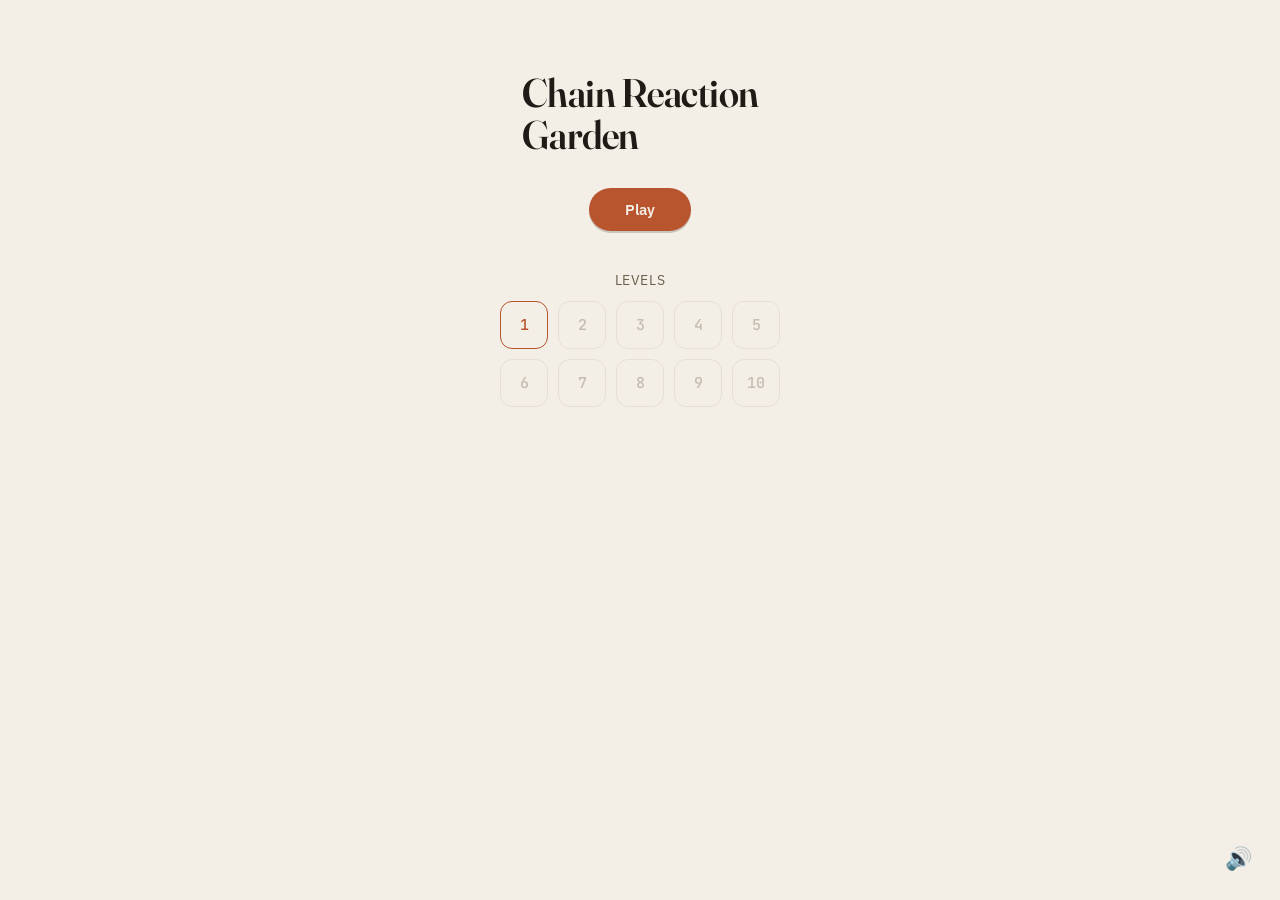
==== index.html @ 6fe7a2f5 "initial commit: chain reaction garden, level 1 Co-Authored-By: Claude Opus 4.7 (1M context) <noreply" ====
<!doctype html>
<html lang="en">
<head>
  <meta charset="utf-8">
  <meta name="viewport" content="width=device-width, initial-scale=1, viewport-fit=cover">
  <title>Chain Reaction Garden</title>
  <link rel="preconnect" href="https://fonts.googleapis.com">
  <link rel="preconnect" href="https://fonts.gstatic.com" crossorigin>
  <link href="https://fonts.googleapis.com/css2?family=Fraunces:opsz,wght@9..144,500;9..144,600&family=IBM+Plex+Sans:wght@400;500;600&family=JetBrains+Mono:wght@500&display=swap" rel="stylesheet">
  <link rel="stylesheet" href="styles.css">
</head>
<body>
  <div id="app"></div>
  <script src="engine.js"></script>
  <script src="audio.js"></script>
  <script src="levels.js"></script>
  <script src="ui.js"></script>
</body>
</html>
---- styles.css ----
:root {
  --bg: #F4EFE6;
  --bg-elevated: #EBE5D8;
  --ink: #1F1B16;
  --ink-soft: #6B5F4E;
  --alive: #2E4A1F;
  --target: #1F1B16;
  --accent: #B8542E;
  --accent-soft: #D9A57F;
  --error: #8B2E2E;
}

* {
  box-sizing: border-box;
}

html, body {
  margin: 0;
  padding: 0;
  background: var(--bg);
  color: var(--ink);
  font-family: 'IBM Plex Sans', sans-serif;
  font-size: 14px;
  font-weight: 400;
  min-height: 100vh;
}

#app {
  min-height: 100vh;
  display: flex;
  align-items: flex-start;
  justify-content: center;
  padding: 24px 16px;
}

.screen {
  width: 100%;
  max-width: 480px;
  display: flex;
  flex-direction: column;
  align-items: center;
}

.menu {
  padding-top: 48px;
  width: 100%;
}

.menu h1 {
  font-family: 'Fraunces', serif;
  font-weight: 600;
  font-size: 40px;
  line-height: 1.05;
  margin: 0 0 32px;
  letter-spacing: -0.5px;
  font-variation-settings: "opsz" 144;
}

.menu .play-row {
  margin-bottom: 40px;
}

.menu .levels-title {
  font-size: 14px;
  color: var(--ink-soft);
  margin-bottom: 12px;
  letter-spacing: 0.04em;
  text-transform: uppercase;
}

.level-grid {
  display: grid;
  grid-template-columns: repeat(5, 48px);
  gap: 10px;
  margin-bottom: 32px;
}

.level-chip {
  width: 48px;
  height: 48px;
  border-radius: 12px;
  background: transparent;
  border: 1px solid rgba(107, 95, 78, 0.3);
  color: var(--ink-soft);
  font: 500 15px/1 'JetBrains Mono', monospace;
  cursor: pointer;
  transition: border-color 200ms ease, color 200ms ease, background-color 200ms ease;
}

.level-chip:hover:not(:disabled) {
  border-color: var(--ink-soft);
  color: var(--ink);
}

.level-chip.solved {
  background: var(--alive);
  border-color: var(--alive);
  color: var(--bg);
}

.level-chip.next {
  border-color: var(--accent);
  color: var(--accent);
}

.level-chip:disabled {
  opacity: 0.35;
  cursor: not-allowed;
}

.level-chip:focus-visible {
  outline: 2px solid var(--accent);
  outline-offset: 2px;
}

.mute-toggle {
  position: fixed;
  bottom: 20px;
  right: 20px;
  background: transparent;
  border: none;
  font-size: 22px;
  cursor: pointer;
  color: var(--ink-soft);
  padding: 8px;
}

.mute-toggle:focus-visible {
  outline: 2px solid var(--accent);
  outline-offset: 2px;
  border-radius: 8px;
}

.level-header {
  width: 100%;
  display: flex;
  justify-content: space-between;
  align-items: center;
  margin-bottom: 24px;
}

.level-header .crumb {
  font-family: 'Fraunces', serif;
  font-weight: 600;
  font-size: 24px;
  font-variation-settings: "opsz" 24;
}

.level-title {
  font-family: 'Fraunces', serif;
  font-weight: 500;
  font-style: italic;
  font-size: 20px;
  margin: 0 0 8px;
  align-self: flex-start;
  font-variation-settings: "opsz" 24;
}

.hint {
  font-size: 14px;
  color: var(--ink-soft);
  margin: 0;
  align-self: flex-start;
}

.divider {
  width: 100%;
  max-width: 328px;
  height: 1px;
  background: rgba(107, 95, 78, 0.12);
  margin: 16px auto 32px;
}

.grid {
  display: grid;
  grid-template-columns: repeat(5, 56px);
  grid-template-rows: repeat(5, 56px);
  gap: 12px;
  margin: 0 auto 28px;
}

.cell {
  width: 56px;
  height: 56px;
  border-radius: 50%;
  background: transparent;
  border: 1px dashed rgba(107, 95, 78, 0.2);
  padding: 0;
  cursor: pointer;
  transition:
    background-color 280ms cubic-bezier(0.4, 0, 0.2, 1),
    border-color 280ms ease,
    transform 200ms ease;
}

.cell.alive {
  background: var(--alive);
  border: none;
  animation: bloom 280ms cubic-bezier(0.34, 1.56, 0.64, 1);
}

.cell.target {
  border: 2px solid var(--target);
  border-style: solid;
}

.cell.alive.target {
  background: var(--alive);
  border: 2px solid var(--target);
}

.cell.alive.off-target {
  background: var(--alive);
  border: 2px solid var(--error);
}

.cell:hover:not(.alive):not(:disabled) {
  background: rgba(217, 165, 127, 0.15);
}

.cell:focus-visible {
  outline: 2px solid var(--accent);
  outline-offset: 2px;
}

.cell:disabled {
  cursor: default;
}

.counters {
  display: flex;
  justify-content: center;
  gap: 32px;
  font: 500 16px/1 'JetBrains Mono', monospace;
  font-variant-numeric: tabular-nums;
  margin-bottom: 20px;
}

.counters .counter {
  display: flex;
  gap: 6px;
  color: var(--ink);
}

.counters .label {
  color: var(--ink-soft);
}

.actions {
  display: flex;
  gap: 16px;
  justify-content: center;
  margin-bottom: 16px;
}

.restart-row {
  display: flex;
  justify-content: center;
  margin-top: 8px;
}

.btn-primary {
  background: var(--accent);
  color: var(--bg);
  font: 600 15px/1 'IBM Plex Sans', sans-serif;
  border: none;
  border-radius: 999px;
  padding: 14px 36px;
  cursor: pointer;
  box-shadow: 0 2px 0 0 rgba(31, 27, 22, 0.2);
  transition: transform 80ms ease, box-shadow 80ms ease;
}

.btn-primary:active {
  transform: translateY(2px);
  box-shadow: 0 0 0 0 rgba(31, 27, 22, 0.2);
}

.btn-primary:disabled {
  opacity: 0.4;
  cursor: not-allowed;
}

.btn-primary:focus-visible {
  outline: 2px solid var(--ink);
  outline-offset: 2px;
}

.btn-secondary {
  background: transparent;
  color: var(--ink-soft);
  font: 500 14px/1 'IBM Plex Sans', sans-serif;
  border: 1px solid rgba(107, 95, 78, 0.3);
  border-radius: 999px;
  padding: 12px 24px;
  cursor: pointer;
  transition: border-color 200ms ease, color 200ms ease;
}

.btn-secondary:hover:not(:disabled) {
  border-color: var(--ink-soft);
  color: var(--ink);
}

.btn-secondary:disabled {
  opacity: 0.4;
  cursor: not-allowed;
}

.btn-secondary:focus-visible {
  outline: 2px solid var(--accent);
  outline-offset: 2px;
}

.overlay {
  position: fixed;
  inset: 0;
  background: rgba(31, 27, 22, 0.35);
  display: flex;
  align-items: center;
  justify-content: center;
  padding: 24px;
  z-index: 10;
}

.overlay-card {
  background: var(--bg-elevated);
  border-radius: 16px;
  padding: 32px 28px;
  max-width: 340px;
  width: 100%;
  text-align: center;
}

.overlay-card h2 {
  font-family: 'Fraunces', serif;
  font-weight: 600;
  font-size: 28px;
  margin: 0 0 24px;
  font-variation-settings: "opsz" 24;
}

.overlay-actions {
  display: flex;
  flex-direction: column;
  gap: 12px;
  align-items: center;
}

@keyframes bloom {
  0% { transform: scale(0.4); }
  60% { transform: scale(1.08); }
  100% { transform: scale(1); }
}

@keyframes win-pulse {
  0%, 100% { transform: scale(1); }
  50% { transform: scale(1.15); }
}

.cell.win-pulse {
  animation: win-pulse 600ms ease;
}

@media (prefers-reduced-motion: reduce) {
  *, *::before, *::after {
    animation-duration: 0.01ms !important;
    transition-duration: 0.01ms !important;
  }
}
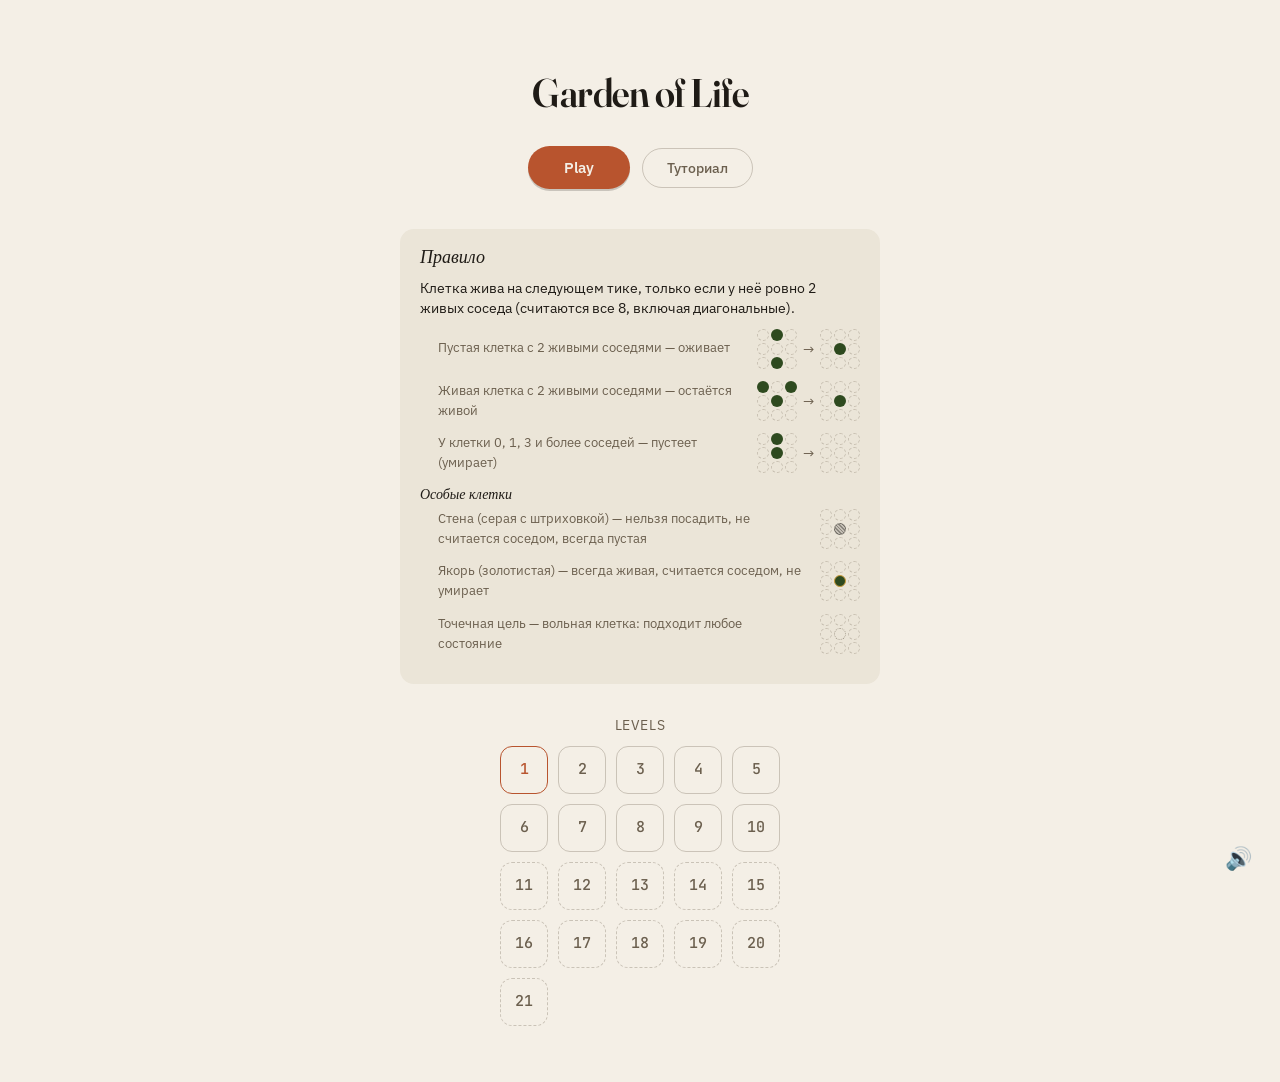
==== commit 2669a96d: "changed name" ====
--- a/index.html
+++ b/index.html
@@ -3,7 +3,7 @@
 <head>
   <meta charset="utf-8">
   <meta name="viewport" content="width=device-width, initial-scale=1, viewport-fit=cover">
-  <title>Chain Reaction Garden</title>
+  <title>Garden of Life</title>
   <link rel="preconnect" href="https://fonts.googleapis.com">
   <link rel="preconnect" href="https://fonts.gstatic.com" crossorigin>
   <link href="https://fonts.googleapis.com/css2?family=Fraunces:opsz,wght@9..144,500;9..144,600&family=IBM+Plex+Sans:wght@400;500;600&family=JetBrains+Mono:wght@500&display=swap" rel="stylesheet">
--- a/styles.css
+++ b/styles.css
@@ -54,9 +54,13 @@
   margin: 0 0 32px;
   letter-spacing: -0.5px;
   font-variation-settings: "opsz" 144;
+  white-space: nowrap;
 }
 
 .menu .play-row {
+  display: flex;
+  align-items: center;
+  gap: 12px;
   margin-bottom: 40px;
 }
 
@@ -101,6 +105,14 @@
 .level-chip.next {
   border-color: var(--accent);
   color: var(--accent);
+}
+
+.level-chip.advanced {
+  border-style: dashed;
+}
+
+.level-chip.advanced.solved {
+  border-style: solid;
 }
 
 .level-chip:disabled {
@@ -146,6 +158,34 @@
   font-variation-settings: "opsz" 24;
 }
 
+.header-right {
+  display: flex;
+  align-items: center;
+  gap: 12px;
+}
+
+.rule-toggle {
+  width: 32px;
+  height: 32px;
+  border-radius: 50%;
+  border: 1px solid rgba(107, 95, 78, 0.3);
+  background: transparent;
+  color: var(--ink-soft);
+  font: 600 15px/1 'IBM Plex Sans', sans-serif;
+  cursor: pointer;
+  transition: border-color 200ms ease, color 200ms ease;
+}
+
+.rule-toggle:hover {
+  border-color: var(--ink-soft);
+  color: var(--ink);
+}
+
+.rule-toggle:focus-visible {
+  outline: 2px solid var(--accent);
+  outline-offset: 2px;
+}
+
 .level-title {
   font-family: 'Fraunces', serif;
   font-weight: 500;
@@ -179,7 +219,50 @@
   margin: 0 auto 28px;
 }
 
+.grid-section {
+  position: relative;
+  margin: 0 auto 28px;
+  width: fit-content;
+}
+
+.grid-section .grid {
+  margin: 0;
+}
+
+.flow-overlay {
+  position: absolute;
+  inset: 0;
+  pointer-events: none;
+  z-index: 5;
+  overflow: visible;
+}
+
+.flow-particle {
+  fill: var(--alive);
+  opacity: 0;
+  animation: flow-travel 850ms cubic-bezier(0.4, 0, 0.2, 1) both;
+  filter: drop-shadow(0 0 5px rgba(46, 74, 31, 0.55));
+}
+
+@keyframes flow-travel {
+  0%   { transform: translate(0, 0);                  opacity: 0; }
+  12%  { transform: translate(0, 0);                  opacity: 1; }
+  85%  { opacity: 1; }
+  100% { transform: translate(var(--dx), var(--dy));  opacity: 0; }
+}
+
+.cell.alive.just-born {
+  animation: born-flow 480ms cubic-bezier(0.34, 1.56, 0.64, 1) 700ms both;
+}
+
+@keyframes born-flow {
+  0%   { background: transparent; transform: scale(0); }
+  60%  { background: var(--alive); transform: scale(1.12); }
+  100% { background: var(--alive); transform: scale(1); }
+}
+
 .cell {
+  position: relative;
   width: 56px;
   height: 56px;
   border-radius: 50%;
@@ -193,6 +276,115 @@
     transform 200ms ease;
 }
 
+.cell.just-died::before {
+  content: '';
+  position: absolute;
+  inset: 0;
+  border-radius: 50%;
+  background: var(--alive);
+  animation: wilt 720ms cubic-bezier(0.4, 0, 0.2, 1) forwards;
+  pointer-events: none;
+}
+
+@keyframes wilt {
+  0%   { transform: scale(1);    opacity: 1; }
+  60%  { transform: scale(0.6);  opacity: 0.45; }
+  100% { transform: scale(0.25); opacity: 0; }
+}
+
+.cell.lose-extra::after,
+.cell.lose-missing::after {
+  content: '';
+  position: absolute;
+  inset: -4px;
+  border-radius: 50%;
+  border: 3px solid #C73E3E;
+  pointer-events: none;
+  animation: warn-pulse 1.1s ease-in-out infinite;
+  z-index: 2;
+}
+
+.cell.lose-missing::after {
+  border-style: dashed;
+}
+
+.cell.alive.lose-extra {
+  border: 3px solid #C73E3E;
+}
+
+.cell.lose-missing {
+  border: 3px dashed #C73E3E;
+}
+
+@keyframes warn-pulse {
+  0%, 100% { transform: scale(1);    opacity: 1; }
+  50%      { transform: scale(1.22); opacity: 0.25; }
+}
+
+.cell.alive.win-pulse {
+  animation: win-pulse 600ms ease;
+}
+
+.cell.wall {
+  background: rgba(31, 27, 22, 0.18);
+  border: 1px solid rgba(31, 27, 22, 0.3);
+  cursor: not-allowed;
+  animation: none;
+}
+
+.cell.wall::before,
+.cell.wall::after {
+  content: '';
+  position: absolute;
+  inset: 8px;
+  border-radius: 50%;
+  background: repeating-linear-gradient(
+    45deg,
+    transparent 0,
+    transparent 3px,
+    rgba(31, 27, 22, 0.22) 3px,
+    rgba(31, 27, 22, 0.22) 5px
+  );
+  pointer-events: none;
+}
+
+.cell.wall::after { display: none; }
+
+.cell.wall:hover {
+  background: rgba(31, 27, 22, 0.18);
+}
+
+.cell.anchor {
+  background: var(--alive);
+  border: 2px solid #C99A3A;
+  animation: none;
+  cursor: not-allowed;
+}
+
+.cell.anchor::after {
+  content: '';
+  position: absolute;
+  inset: 5px;
+  border-radius: 50%;
+  border: 1.5px solid rgba(255, 215, 130, 0.7);
+  pointer-events: none;
+  animation: anchor-glow 2.6s ease-in-out infinite;
+}
+
+@keyframes anchor-glow {
+  0%, 100% { opacity: 0.55; transform: scale(1); }
+  50%      { opacity: 1;    transform: scale(1.08); }
+}
+
+.cell.wildcard {
+  border: 1px dotted rgba(107, 95, 78, 0.45);
+  border-style: dotted;
+}
+
+.cell.wildcard:hover:not(.alive):not(:disabled) {
+  background: rgba(217, 165, 127, 0.1);
+}
+
 .cell.alive {
   background: var(--alive);
   border: none;
@@ -246,6 +438,115 @@
   color: var(--ink-soft);
 }
 
+.intro-card {
+  width: 100%;
+  max-width: 328px;
+  margin: -16px auto 24px;
+  padding: 18px 20px 16px;
+  background: var(--bg-elevated);
+  border: 1px solid rgba(184, 84, 46, 0.35);
+  border-radius: 14px;
+  text-align: center;
+  animation: intro-in 280ms cubic-bezier(0.34, 1.56, 0.64, 1);
+}
+
+@keyframes intro-in {
+  0%   { opacity: 0; transform: translateY(-6px) scale(0.96); }
+  100% { opacity: 1; transform: translateY(0)    scale(1); }
+}
+
+.intro-label {
+  display: inline-block;
+  font: 600 11px/1 'IBM Plex Sans', sans-serif;
+  letter-spacing: 0.08em;
+  text-transform: uppercase;
+  color: var(--accent);
+  background: rgba(184, 84, 46, 0.12);
+  padding: 4px 10px;
+  border-radius: 999px;
+  margin-bottom: 10px;
+}
+
+.intro-text {
+  margin: 0 0 14px;
+  font-size: 14px;
+  line-height: 1.5;
+  color: var(--ink);
+}
+
+.intro-dismiss {
+  padding: 9px 24px;
+  font-size: 13px;
+}
+
+.status {
+  min-height: 22px;
+  font-size: 13.5px;
+  line-height: 1.4;
+  text-align: center;
+  margin: -8px 0 18px;
+  color: var(--ink-soft);
+  transition: color 200ms ease;
+}
+
+.status-good {
+  color: var(--alive);
+  font-weight: 500;
+}
+
+.status-bad {
+  color: var(--error);
+  font-weight: 500;
+}
+
+.result-panel {
+  width: 100%;
+  max-width: 328px;
+  margin: 0 auto 16px;
+  padding: 18px 20px;
+  border-radius: 14px;
+  background: var(--bg-elevated);
+  text-align: center;
+}
+
+.result-panel.result-win {
+  border: 1px solid rgba(46, 74, 31, 0.25);
+}
+
+.result-panel.result-lose {
+  border: 1px solid rgba(139, 46, 46, 0.3);
+}
+
+.result-title {
+  font-family: 'Fraunces', serif;
+  font-weight: 600;
+  font-size: 20px;
+  margin: 0 0 8px;
+  font-variation-settings: "opsz" 24;
+}
+
+.result-win .result-title {
+  color: var(--alive);
+}
+
+.result-lose .result-title {
+  color: var(--error);
+}
+
+.result-text {
+  margin: 0 0 16px;
+  font-size: 13.5px;
+  line-height: 1.5;
+  color: var(--ink-soft);
+}
+
+.result-actions {
+  display: flex;
+  flex-direction: column;
+  gap: 10px;
+  align-items: center;
+}
+
 .actions {
   display: flex;
   gap: 16px;
@@ -256,7 +557,18 @@
 .restart-row {
   display: flex;
   justify-content: center;
+  gap: 10px;
   margin-top: 8px;
+}
+
+.solve-btn {
+  font-size: 13px;
+  padding: 10px 18px;
+  opacity: 0.75;
+}
+
+.solve-btn:hover:not(:disabled) {
+  opacity: 1;
 }
 
 .btn-primary {
@@ -336,8 +648,16 @@
   font-family: 'Fraunces', serif;
   font-weight: 600;
   font-size: 28px;
-  margin: 0 0 24px;
+  margin: 0 0 12px;
   font-variation-settings: "opsz" 24;
+}
+
+.overlay-text {
+  margin: 0 0 22px;
+  font-size: 14px;
+  line-height: 1.5;
+  color: var(--ink-soft);
+  text-align: center;
 }
 
 .overlay-actions {
@@ -345,6 +665,148 @@
   flex-direction: column;
   gap: 12px;
   align-items: center;
+}
+
+.rule-card {
+  width: 100%;
+  background: var(--bg-elevated);
+  border-radius: 14px;
+  padding: 18px 20px;
+  margin-bottom: 32px;
+  text-align: left;
+}
+
+.rule-card .rule-title {
+  font-family: 'Fraunces', serif;
+  font-weight: 500;
+  font-style: italic;
+  font-size: 18px;
+  margin: 0 0 10px;
+  color: var(--ink);
+  font-variation-settings: "opsz" 24;
+}
+
+.rule-card .rule-lead {
+  margin: 0 0 10px;
+  font-size: 13.5px;
+  line-height: 1.5;
+  color: var(--ink);
+}
+
+.rule-card .rule-subtitle {
+  font-family: 'Fraunces', serif;
+  font-weight: 500;
+  font-style: italic;
+  font-size: 14px;
+  margin: 14px 0 6px;
+  color: var(--ink);
+  font-variation-settings: "opsz" 24;
+}
+
+.rule-card .rule-list {
+  margin: 0;
+  padding-left: 18px;
+  font-size: 13px;
+  line-height: 1.55;
+  color: var(--ink-soft);
+}
+
+.rule-card .rule-list li {
+  margin-bottom: 4px;
+}
+
+.rule-card .rule-list li:last-child {
+  margin-bottom: 0;
+}
+
+.rule-card .rule-list li.rule-item {
+  margin-bottom: 12px;
+}
+
+.rule-item {
+  display: flex;
+  align-items: center;
+  justify-content: space-between;
+  gap: 12px;
+}
+
+.rule-item-text {
+  flex: 1;
+  min-width: 0;
+}
+
+.rule-item-example {
+  display: inline-flex;
+  align-items: center;
+  gap: 6px;
+  flex-shrink: 0;
+}
+
+.rule-item-arrow {
+  color: var(--ink-soft);
+  font-size: 14px;
+  line-height: 1;
+}
+
+.mini-grid {
+  display: inline-grid;
+  grid-template-columns: repeat(3, 12px);
+  grid-template-rows: repeat(3, 12px);
+  gap: 2px;
+}
+
+.mini-cell {
+  width: 12px;
+  height: 12px;
+  border-radius: 50%;
+  border: 1px dashed rgba(107, 95, 78, 0.28);
+  background: transparent;
+  box-sizing: border-box;
+}
+
+.mini-cell.alive {
+  background: var(--alive);
+  border: none;
+}
+
+.mini-cell.mini-anchor {
+  background: var(--alive);
+  border: 1px solid #C99A3A;
+}
+
+.mini-cell.mini-wall {
+  background: rgba(31, 27, 22, 0.18);
+  border: 1px solid rgba(31, 27, 22, 0.3);
+  background-image: repeating-linear-gradient(
+    45deg,
+    transparent 0,
+    transparent 1.5px,
+    rgba(31, 27, 22, 0.35) 1.5px,
+    rgba(31, 27, 22, 0.35) 2.5px
+  );
+}
+
+.mini-cell.mini-wildcard {
+  border: 1px dotted rgba(107, 95, 78, 0.55);
+}
+
+.rule-modal {
+  max-width: 360px;
+  text-align: left;
+}
+
+.rule-modal h2 {
+  text-align: center;
+}
+
+.rule-modal .rule-card {
+  margin-bottom: 20px;
+  background: transparent;
+  padding: 0;
+}
+
+.rule-modal .rule-card .rule-title {
+  display: none;
 }
 
 @keyframes bloom {
@@ -360,6 +822,285 @@
 
 .cell.win-pulse {
   animation: win-pulse 600ms ease;
+}
+
+/* ---------- Tutorial ---------- */
+
+.tutorial-overlay {
+  position: fixed;
+  inset: 0;
+  background: rgba(31, 27, 22, 0.55);
+  display: flex;
+  align-items: center;
+  justify-content: center;
+  padding: 16px;
+  z-index: 50;
+}
+
+.tutorial-card {
+  background: var(--bg);
+  border-radius: 18px;
+  padding: 24px 22px 20px;
+  width: 100%;
+  max-width: 420px;
+  max-height: calc(100vh - 32px);
+  overflow-y: auto;
+  display: flex;
+  flex-direction: column;
+  align-items: center;
+}
+
+.tutorial-dots {
+  display: flex;
+  gap: 8px;
+  margin-bottom: 16px;
+}
+
+.tutorial-dot {
+  width: 8px;
+  height: 8px;
+  border-radius: 50%;
+  background: rgba(107, 95, 78, 0.3);
+  transition: background-color 200ms ease, transform 200ms ease;
+}
+
+.tutorial-dot.active {
+  background: var(--accent);
+  transform: scale(1.4);
+}
+
+.tutorial-title {
+  font-family: 'Fraunces', serif;
+  font-weight: 600;
+  font-size: 24px;
+  margin: 0 0 18px;
+  text-align: center;
+  font-variation-settings: "opsz" 24;
+}
+
+.tutorial-stage {
+  display: flex;
+  flex-direction: column;
+  align-items: center;
+  gap: 14px;
+  margin-bottom: 18px;
+}
+
+.tutorial-grid-wrap {
+  position: relative;
+  width: 252px;
+  height: 252px;
+}
+
+.tutorial-grid {
+  grid-template-columns: repeat(5, 44px);
+  grid-template-rows: repeat(5, 44px);
+  gap: 8px;
+  margin: 0;
+}
+
+.tutorial-arrows-container {
+  position: absolute;
+  inset: 0;
+  pointer-events: none;
+  z-index: 4;
+}
+
+.tutorial-arrows-svg {
+  width: 100%;
+  height: 100%;
+  overflow: visible;
+}
+
+.tutorial-arrows-svg line {
+  stroke: #B8542E;
+  stroke-width: 2.5;
+  stroke-linecap: round;
+  stroke-dasharray: 90;
+  stroke-dashoffset: 90;
+  opacity: 0;
+  animation: arrow-flow 2.2s ease-in-out infinite;
+}
+
+@keyframes arrow-flow {
+  0%        { stroke-dashoffset: 90; opacity: 0; }
+  20%       { stroke-dashoffset: 90; opacity: 0; }
+  35%       { stroke-dashoffset: 0;  opacity: 1; }
+  55%       { stroke-dashoffset: 0;  opacity: 1; }
+  70%       { stroke-dashoffset: 0;  opacity: 0; }
+  100%      { stroke-dashoffset: 90; opacity: 0; }
+}
+
+.tutorial-grid .cell.preview-birth {
+  border-color: rgba(31, 27, 22, 0.55);
+  animation: preview-ring 2.2s ease-in-out infinite;
+}
+
+.tutorial-grid .cell.preview-birth::before {
+  content: '';
+  position: absolute;
+  inset: 0;
+  border-radius: 50%;
+  background: var(--alive);
+  transform: scale(0.35);
+  opacity: 0;
+  animation: preview-fill 2.2s ease-in-out infinite;
+  pointer-events: none;
+}
+
+@keyframes preview-ring {
+  0%, 30%  { border-color: rgba(31, 27, 22, 0.6); transform: scale(1); }
+  45%      { border-color: rgba(31, 27, 22, 0);   transform: scale(0.55); }
+  55%, 95% { border-color: rgba(31, 27, 22, 0);   transform: scale(1); }
+  100%     { border-color: rgba(31, 27, 22, 0.6); transform: scale(1); }
+}
+
+@keyframes preview-fill {
+  0%, 45%   { opacity: 0; transform: scale(0.35); }
+  60%       { opacity: 1; transform: scale(1.08); }
+  75%, 90%  { opacity: 1; transform: scale(1); }
+  100%      { opacity: 0; transform: scale(0.35); }
+}
+
+.tutorial-grid .cell.alive.preview-death {
+  animation: preview-death 2.2s ease-in-out infinite;
+}
+
+@keyframes preview-death {
+  0%, 30%   { transform: scale(1);    opacity: 1; }
+  45%       { transform: scale(0.55); opacity: 0.45; }
+  60%, 85%  { transform: scale(0.22); opacity: 0.12; }
+  100%      { transform: scale(1);    opacity: 1; }
+}
+
+.tutorial-grid .cell {
+  width: 44px;
+  height: 44px;
+}
+
+.tutorial-grid .cell:disabled {
+  cursor: default;
+}
+
+.tutorial-grid .cell.tap-here {
+  cursor: pointer;
+}
+
+.tutorial-counters {
+  display: flex;
+  gap: 28px;
+  font: 500 14px/1 'JetBrains Mono', monospace;
+  font-variant-numeric: tabular-nums;
+  color: var(--ink);
+}
+
+.tutorial-counters .counter {
+  display: inline-flex;
+  gap: 4px;
+}
+
+.tutorial-counters .label {
+  color: var(--ink-soft);
+}
+
+.tutorial-tick {
+  padding: 8px 22px;
+  font-size: 13px;
+  opacity: 0.4;
+  cursor: not-allowed;
+}
+
+.tutorial-tick:not(:disabled) {
+  opacity: 1;
+  cursor: pointer;
+}
+
+.tutorial-tick.tick-hint {
+  opacity: 1;
+  animation: tick-bounce 0.9s ease-in-out infinite;
+}
+
+@keyframes tick-bounce {
+  0%, 100% { transform: translateY(0); box-shadow: 0 2px 0 0 rgba(31, 27, 22, 0.2); }
+  50%      { transform: translateY(-4px); box-shadow: 0 6px 0 0 rgba(31, 27, 22, 0.18); }
+}
+
+.tutorial-next.next-hint {
+  animation: next-hint-pulse 1.1s ease-in-out infinite;
+}
+
+@keyframes next-hint-pulse {
+  0%, 100% { transform: scale(1);    box-shadow: 0 2px 0 0 rgba(31, 27, 22, 0.2); }
+  50%      { transform: scale(1.06); box-shadow: 0 4px 12px 0 rgba(184, 84, 46, 0.45); }
+}
+
+.tutorial-label {
+  min-height: 20px;
+  font-size: 13.5px;
+  color: var(--ink-soft);
+  text-align: center;
+  font-style: italic;
+  transition: opacity 200ms ease;
+}
+
+.tutorial-label.empty {
+  opacity: 0;
+}
+
+.tutorial-text {
+  margin: 0 0 22px;
+  font-size: 14px;
+  line-height: 1.55;
+  color: var(--ink);
+  text-align: center;
+}
+
+.tutorial-actions {
+  display: flex;
+  gap: 10px;
+  width: 100%;
+  justify-content: center;
+  flex-wrap: wrap;
+}
+
+.tutorial-actions .btn-primary,
+.tutorial-actions .btn-secondary {
+  padding: 11px 22px;
+  font-size: 14px;
+}
+
+/* Tap indicator (finger pulse) */
+.cell.tap-here::after {
+  content: '';
+  position: absolute;
+  inset: -3px;
+  border-radius: 50%;
+  border: 2px solid var(--accent);
+  pointer-events: none;
+  animation: tap-pulse 0.85s ease-in-out infinite;
+  z-index: 3;
+}
+
+@keyframes tap-pulse {
+  0%, 100% { transform: scale(1);    opacity: 1; }
+  50%      { transform: scale(1.45); opacity: 0; }
+}
+
+/* Highlight ring for rule-explanation */
+.cell.demo-highlight::after {
+  content: '';
+  position: absolute;
+  inset: -3px;
+  border-radius: 50%;
+  border: 2px dashed var(--accent);
+  pointer-events: none;
+  animation: highlight-breathe 1.6s ease-in-out infinite;
+  z-index: 3;
+}
+
+@keyframes highlight-breathe {
+  0%, 100% { transform: scale(1);    opacity: 0.95; }
+  50%      { transform: scale(1.15); opacity: 0.5; }
 }
 
 @media (prefers-reduced-motion: reduce) {
